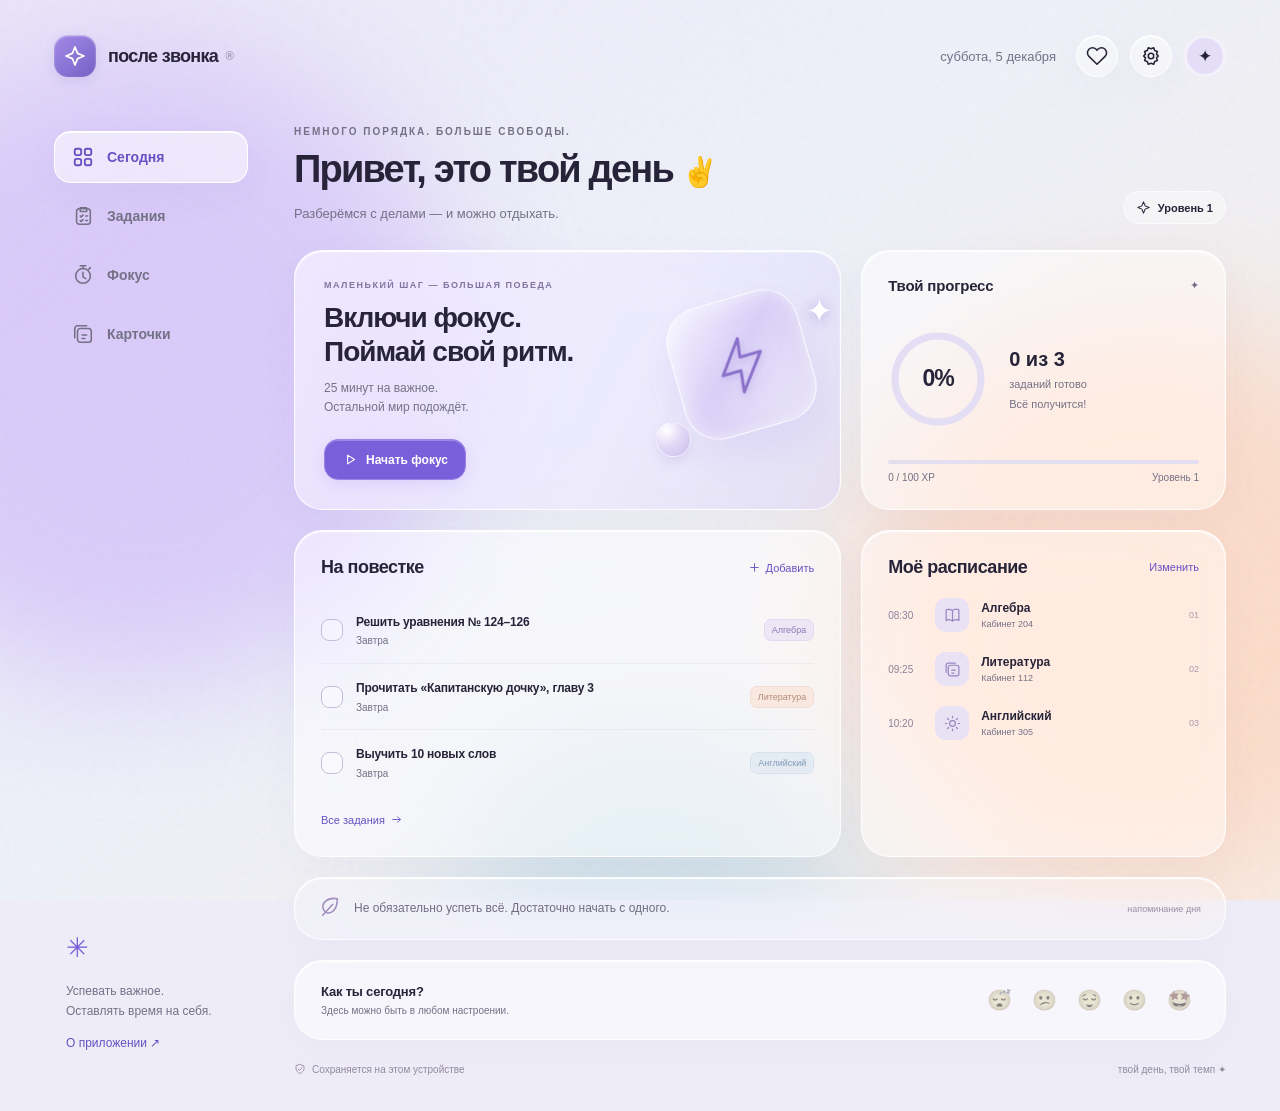
==== AfterBell/Web/index.html @ bf9dd956 "Build After Bell as an offline iPhone app and unsigned IPA" ====
<!doctype html>
<html lang="ru">
<head>
<meta charset="utf-8"><meta name="viewport" content="width=device-width,initial-scale=1,viewport-fit=cover"><meta name="theme-color" content="#eae9f7"><meta name="apple-mobile-web-app-capable" content="yes"><meta name="apple-mobile-web-app-status-bar-style" content="default"><meta name="description" content="После звонка — твой спокойный школьный планер. Задания, фокус и карточки в одном месте."><title>После звонка — твой день, твой темп</title>
<style>
:root{--ink:#272439;--muted:#747186;--purple:#7960da;--purple-dark:#6750c4;--glass:rgba(255,255,255,.48);--line:rgba(255,255,255,.82);--shadow:0 12px 40px #5550750a,inset 0 1px 0 #ffffffee;--radius:28px;font-family:-apple-system,BlinkMacSystemFont,"Segoe UI",sans-serif;color:var(--ink);font-size:15px}*{box-sizing:border-box}body{margin:0;background:#eeedf7;min-height:100dvh}button,input,select,textarea{font:inherit}button,a,input,select,textarea{-webkit-tap-highlight-color:transparent}button{cursor:pointer;color:inherit}button:focus-visible,a:focus-visible{outline:3px solid #9275ee;outline-offset:4px}button{transition:transform .2s,background .2s,box-shadow .2s}button:active{transform:scale(.96)}button:disabled{opacity:.5;cursor:default}svg{width:22px;height:22px;fill:none;stroke:currentColor;stroke-width:1.7;stroke-linecap:round;stroke-linejoin:round;flex-shrink:0}.scene{position:fixed;inset:0;z-index:-2;overflow:hidden;background:linear-gradient(140deg,#ede9fa 0%,#eef1f9 45%,#f8eee8 100%)}.orb{position:absolute;border-radius:50%;filter:blur(65px);opacity:.65;animation:drift 19s ease-in-out infinite alternate;will-change:transform}.orb.a{width:50vw;height:50vw;min-width:350px;min-height:350px;background:#cfb9fa;top:5%;left:-14%}.orb.b{width:45vw;height:45vw;min-width:300px;min-height:300px;background:#ffd2b8;right:-12%;top:35%;animation-delay:-6s}.orb.c{width:32vw;height:32vw;min-width:250px;min-height:250px;background:#c2dce9;left:35%;bottom:-28%;animation-delay:-11s}.noise{position:fixed;inset:0;pointer-events:none;z-index:-1;opacity:.18;background-image:url("data:image/svg+xml,%3Csvg viewBox='0 0 180 180' xmlns='http://www.w3.org/2000/svg'%3E%3Cfilter id='n'%3E%3CfeTurbulence type='fractalNoise' baseFrequency='.8' numOctaves='3' stitchTiles='stitch'/%3E%3C/filter%3E%3Crect width='100%25' height='100%25' opacity='.25' filter='url(%23n)'/%3E%3C/svg%3E")}@keyframes drift{to{transform:translate(65px,-40px) scale(1.12)}}
.app{max-width:1320px;margin:auto;padding:0 54px 36px}.topbar{height:112px;display:flex;align-items:center;justify-content:space-between;gap:20px}.brand{display:flex;align-items:center;gap:12px;font-weight:750;font-size:18px;letter-spacing:-.7px;text-decoration:none;color:var(--ink)}.brandmark{width:42px;height:42px;border-radius:14px;background:linear-gradient(140deg,#a48ae8,#7561c4);display:grid;place-items:center;box-shadow:inset 0 1px 2px #fff9,0 4px 12px #7a60b822;color:white}.brandmark svg{width:24px;height:24px}.topright{display:flex;gap:12px;align-items:center}.date{font-size:13px;color:var(--muted);margin-right:8px}.iconbutton{display:grid;place-items:center;width:42px;height:42px;border-radius:50%;border:1px solid var(--line);background:#ffffff65;box-shadow:var(--shadow)}.avatar{width:42px;height:42px;display:grid;place-items:center;background:#e4ddf7;border:3px solid #fff9;border-radius:50%;font-size:17px}.layout{display:grid;grid-template-columns:194px minmax(0,1fr);gap:46px}.sidebar{display:flex;flex-direction:column;min-height:690px}.nav{display:grid;gap:7px;margin-top:19px}.nav button{border:1px solid transparent;background:transparent;text-align:left;border-radius:16px;display:flex;align-items:center;gap:13px;padding:14px 17px;font-size:14px;font-weight:550;color:var(--muted);position:relative}.nav button.active{background:#ffffff8a;border-color:#fff;color:var(--purple-dark);box-shadow:var(--shadow)}.nav button:hover{background:#ffffff55}.nav button .nav-label{position:relative;z-index:1}.nav button.active svg{stroke-width:2}.sidebarfoot{margin-top:auto;padding:22px 12px 22px;color:var(--muted);font-size:12px;line-height:1.6}.sidebarfoot .tinyflower{color:var(--purple);margin-bottom:12px;font-size:27px}.sidebarfoot p{margin:0}.sidebarfoot button{padding:0;border:0;background:transparent;margin-top:13px;color:var(--purple-dark);font-size:12px}.pagehead{display:flex;align-items:flex-end;justify-content:space-between;margin:14px 0 26px;gap:15px}.eyebrow{font-size:10px;font-weight:750;letter-spacing:2px;text-transform:uppercase;color:var(--muted);margin:0 0 11px}h1{margin:0;font-size:38px;font-weight:650;letter-spacing:-1.8px;line-height:1.15}h1 .wave{display:inline-block;font-size:29px;transform-origin:70% 70%;animation:wave 1s ease .4s}h2{margin:0;font-size:18px;letter-spacing:-.5px;font-weight:650}h3{margin:0;font-size:15px;letter-spacing:-.2px}.sub{font-size:13px;color:var(--muted);line-height:1.6;margin:12px 0 0}.pill{display:inline-flex;align-items:center;gap:7px;padding:8px 12px;border:1px solid #fff9;background:#ffffff5c;border-radius:30px;font-size:11px;font-weight:600;white-space:nowrap}.pill svg{width:15px;height:15px}.dot{width:6px;height:6px;border-radius:50%;background:#8baf97}.view{animation:enter .5s cubic-bezier(.16,1,.3,1)}@keyframes enter{from{opacity:0;transform:translateY(17px)}to{opacity:1;transform:translateY(0)}}@keyframes wave{20%,60%{transform:rotate(18deg)}40%,80%{transform:rotate(-8deg)}}.glass{background:var(--glass);border:1px solid var(--line);border-radius:var(--radius);box-shadow:var(--shadow);backdrop-filter:blur(25px) saturate(1.35);-webkit-backdrop-filter:blur(25px) saturate(1.35);position:relative}.glass:before{content:"";position:absolute;inset:0;border-radius:inherit;pointer-events:none;box-shadow:inset 0 1px 2px #fff9}.main-grid{display:grid;grid-template-columns:minmax(0,1.5fr) minmax(260px,1fr);gap:20px}.hero{min-height:232px;overflow:hidden;padding:29px;background:linear-gradient(115deg,#f6f3ffb8,#ece5ff80 60%,#d8d3f68a)}.hero .eyebrow{font-size:9px;color:#82759f;letter-spacing:1.5px}.hero h2{font-size:28px;font-weight:600;line-height:1.2;letter-spacing:-1px;position:relative;z-index:1}.hero .sub{max-width:210px;font-size:12px;margin-top:10px;position:relative;z-index:1}.primary{background:var(--purple);color:white;border:1px solid #9c83e8;border-radius:14px;padding:12px 17px;font-size:12px;font-weight:600;box-shadow:inset 0 1px 0 #ffffff40,0 5px 15px #7960da22;display:inline-flex;align-items:center;justify-content:center;gap:9px}.primary:hover{background:var(--purple-dark);box-shadow:0 6px 20px #7960da44}.primary svg{width:15px;height:15px}.hero .primary{margin-top:22px;position:relative;z-index:1}.hero-art{position:absolute;width:210px;height:210px;right:-14px;top:14px;perspective:700px;pointer-events:none;animation:bob 7s ease-in-out infinite}.orbital{position:absolute;width:135px;height:135px;border-radius:35px;background:linear-gradient(135deg,#ffffff92,#bda6ee55 45%,#ffffff66);border:1.4px solid #ffffffe0;box-shadow:inset 1px 1px 20px #ffffffaa,inset -8px -5px 20px #9c80d326,0 20px 40px #7960da18;backdrop-filter:blur(5px);transform:rotate(-16deg);top:32px;left:30px;display:grid;place-items:center;color:#8a70c9}.orbital svg{height:64px;width:64px;stroke-width:1.1;filter:drop-shadow(0 3px 3px #8662c940)}.artstar{position:absolute;right:21px;top:27px;color:#fff;font-size:32px;text-shadow:0 2px 15px #a998d8}.artball{position:absolute;width:35px;height:35px;border-radius:50%;background:radial-gradient(circle at 28% 22%,#fff,#dfd2f4aa 45%,#ac98db88);border:1px solid #fff8;bottom:18px;left:12px;box-shadow:0 7px 10px #8a70c920}@keyframes bob{50%{transform:translateY(-8px) rotate(4deg)}}.progress-card{padding:26px;display:flex;flex-direction:column;justify-content:space-between}.cardhead{display:flex;align-items:center;justify-content:space-between;gap:12px}.quiet-label{font-size:11px;color:var(--muted)}.progress-body{display:flex;align-items:center;gap:21px;margin-top:17px}.ring{width:100px;height:100px;flex-shrink:0;position:relative;display:grid;place-items:center}.ring svg{position:absolute;inset:0;width:100%;height:100%;transform:rotate(-90deg);stroke-width:7}.ring-track{stroke:#e4def4}.ring-fill{stroke:#9c85dc;stroke-linecap:round;transition:stroke-dashoffset 1s cubic-bezier(.16,1,.3,1)}.ring strong{font-size:23px;font-weight:650;letter-spacing:-1px}.progress-copy{font-size:11px;color:var(--muted);line-height:1.8}.progress-copy strong{font-size:20px;display:block;color:var(--ink);font-weight:600;line-height:1.6}.xp-track{height:4px;border-radius:5px;background:#e4def1;overflow:hidden;margin-top:14px}.xp-fill{height:100%;background:#ac97dd;transition:width .7s;width:0;border-radius:5px}.xp-label{display:flex;justify-content:space-between;color:var(--muted);font-size:10px;margin-top:8px}.tasks-card{padding:25px 26px;min-height:294px}.textbutton{border:0;background:transparent;padding:5px 0;color:var(--purple-dark);font-size:11px;display:inline-flex;align-items:center;gap:5px}.textbutton svg{width:13px;height:13px}.task-list{display:grid;gap:0;margin-top:18px}.task-row{display:flex;align-items:center;gap:13px;min-height:66px;border-top:1px solid #d7d2e655;animation:enter .4s both}.task-row:first-child{border-top:0}.check{width:22px;height:22px;border:1.5px solid #c5bcd7;border-radius:8px;background:#fff4;display:grid;place-items:center;flex-shrink:0;padding:0;color:white}.check svg{width:14px;height:14px;opacity:0;transform:scale(.4);transition:.25s}.check.done{background:#a48dcc;border-color:#a48dcc}.check.done svg{opacity:1;transform:scale(1)}.task-info{min-width:0;flex:1}.task-info h3{font-weight:550;font-size:12px;line-height:1.45;overflow-wrap:anywhere}.task-info p{margin:4px 0 0;font-size:10px;color:var(--muted)}.task-row.complete .task-info h3{text-decoration:line-through;color:var(--muted)}.subject-badge{font-size:9px;color:#8f79b5;background:#ede6f5;border:1px solid #e4d9f1;padding:5px 7px;border-radius:7px;white-space:nowrap}.subject-badge.peach{background:#f8e8e0;border-color:#f0dcd2;color:#b58b76}.subject-badge.blue{background:#e4ebf3;border-color:#d7e2ef;color:#829bb9}.due{font-size:9px;color:#a090b2}.schedule{padding:25px 26px}.lesson{display:flex;align-items:center;gap:12px;margin-top:20px;font-size:12px}.lesson-time{color:#8a829b;font-size:10px;min-width:35px}.lesson-icon{width:34px;height:34px;border-radius:11px;background:#e9e1f4;color:#9a84bf;display:grid;place-items:center}.lesson-icon svg{width:17px;height:17px}.lesson-name{flex:1;min-width:0}.lesson-name strong{display:block;font-weight:550;font-size:12px;overflow-wrap:anywhere}.lesson-name span{display:block;font-size:9px;color:var(--muted);margin-top:4px}.lesson-number{font-size:9px;color:#a79bae}.quote-card{grid-column:1/-1;padding:18px 24px;display:flex;align-items:center;justify-content:space-between;gap:15px;background:#ffffff38}.quote-content{display:flex;align-items:center;gap:13px}.quote-icon{color:#a18ebc}.quote-card p{margin:0;font-size:12px;color:#736b82;line-height:1.6}.quote-card small{font-size:9px;color:#9990a6;white-space:nowrap}.footerline{display:flex;align-items:center;justify-content:space-between;margin-top:23px;font-size:10px;color:#948a9f}.footerline span{display:flex;align-items:center;gap:6px}.footerline svg{width:12px;height:12px}.toolbar{display:flex;gap:8px;align-items:center;margin-bottom:20px;flex-wrap:wrap}.chip{border:1px solid #fff8;background:#fff4;border-radius:11px;padding:9px 14px;font-size:12px;color:var(--muted)}.chip.selected{background:#fff9;color:var(--purple-dark);box-shadow:var(--shadow)}.toolbar .primary{margin-left:auto}.full-card{padding:26px}.empty{padding:35px 15px;text-align:center;font-size:13px;color:var(--muted);line-height:1.8}.delete-btn{border:0;background:none;color:#a99ab4;display:grid;place-items:center;padding:10px}.delete-btn svg{width:16px;height:16px}.delete-btn:hover{color:#b56b7f}.task-page .task-row{min-height:82px}.task-page .task-info h3{font-size:14px}.task-page .task-info p{font-size:11px}.focus-layout{display:grid;grid-template-columns:1.4fr 1fr;gap:20px}.focus-main{padding:28px;display:flex;align-items:center;flex-direction:column;min-height:470px}.segment{display:flex;border:1px solid #fff9;border-radius:13px;padding:4px;background:#e6e1f050;gap:3px}.segment button{border:0;background:transparent;padding:8px 16px;border-radius:10px;font-size:11px;color:var(--muted)}.segment button.selected{background:#fffc;color:var(--purple-dark);box-shadow:0 2px 6px #7960da12}.timer-face{width:250px;height:250px;position:relative;display:grid;place-content:center;text-align:center;margin:25px 0 20px}.timer-face>svg{position:absolute;width:100%;height:100%;transform:rotate(-90deg);stroke-width:3}.timer-face .timer-track{stroke:#ded7ee}.timer-face .timer-fill{stroke:#9c83d7;stroke-linecap:round;transition:stroke-dashoffset 1s linear}.timer-value{font-size:61px;font-weight:250;font-variant-numeric:tabular-nums;letter-spacing:-3px}.timer-label{font-size:11px;color:var(--muted);margin-top:6px}.timer-actions{display:flex;gap:10px}.timer-actions .primary{min-width:145px}.timer-actions .iconbutton{border-radius:14px;width:43px;height:43px}.focus-tips{padding:28px}.tip{padding:19px 0;border-bottom:1px solid #ddd5e94d}.tip:last-child{border-bottom:0}.tip .tipnum{font-size:10px;color:var(--purple);margin-bottom:9px}.tip h3{font-size:14px;font-weight:550}.tip p{font-size:12px;color:var(--muted);line-height:1.7;margin:8px 0 0}.focus-note{margin-top:20px;font-size:11px;color:var(--muted);text-align:center;line-height:1.7}.card-study{min-height:290px;perspective:1200px;cursor:pointer;width:100%;padding:0;border:0;background:transparent;text-align:center;color:var(--ink)}.flip-inner{position:relative;width:100%;height:290px;transition:transform .7s cubic-bezier(.2,.7,.2,1);transform-style:preserve-3d}.card-study.flipped .flip-inner{transform:rotateY(180deg)}.card-face{position:absolute;inset:0;backface-visibility:hidden;-webkit-backface-visibility:hidden;display:flex;align-items:center;justify-content:center;flex-direction:column;padding:35px;overflow:hidden}.card-face h2{max-height:175px;overflow-y:auto;scrollbar-width:thin}.card-face.back h2{font-size:20px}.card-face.back{transform:rotateY(180deg);background:#f3eefac7}.card-face .eyebrow{color:#a18cba}.card-face h2{font-size:29px;font-weight:550;line-height:1.4;overflow-wrap:anywhere;max-width:100%}.card-face .sub{margin-top:25px;font-size:11px}.study-actions{display:flex;justify-content:center;gap:12px;margin-top:20px}.secondary{display:inline-flex;align-items:center;justify-content:center;gap:7px;background:#ffffff66;border:1px solid #fff;border-radius:14px;padding:12px 18px;font-size:12px;color:var(--purple-dark)}.secondary svg{width:16px;height:16px}.study-caption{display:flex;justify-content:space-between;color:var(--muted);font-size:11px;margin-top:20px}.deck-list{display:grid;gap:10px;margin-top:24px}.deck-item{padding:15px 20px;display:flex;align-items:center;gap:10px}.deck-item div{flex:1;min-width:0}.deck-item strong{font-size:12px;font-weight:550;overflow-wrap:anywhere}.deck-item p{font-size:11px;color:var(--muted);margin:5px 0 0;overflow-wrap:anywhere}dialog{border:1px solid #fff;background:#f5f1f9ed;color:var(--ink);border-radius:30px;padding:28px;width:min(440px,calc(100% - 30px));box-shadow:0 30px 100px #2c214833;backdrop-filter:blur(30px);-webkit-backdrop-filter:blur(30px);max-height:85dvh;overflow:auto}dialog[open]{animation:enter .3s ease-out}dialog::backdrop{background:#27203835;backdrop-filter:blur(8px);-webkit-backdrop-filter:blur(8px)}dialog .cardhead{margin-bottom:24px}dialog .close{background:#e6dfef;border:0;width:30px;height:30px;border-radius:50%;display:grid;place-items:center}dialog .close svg{width:16px;height:16px}.field{display:block;margin:17px 0;font-size:12px;color:var(--muted)}.field input,.field select,.field textarea{display:block;margin-top:8px;width:100%;border:1px solid #fff;background:#fff9;border-radius:13px;padding:12px;color:var(--ink);outline:none;font-size:16px}.field input:focus,.field textarea:focus{border-color:#ad95e2;box-shadow:0 0 0 3px #bba7e722}.field textarea{resize:vertical;min-height:84px}.formrow{display:grid;grid-template-columns:1fr 1fr;gap:12px}dialog .primary{width:100%;margin-top:8px}.install-step{display:flex;gap:14px;margin:22px 0;align-items:flex-start;color:var(--muted);font-size:13px;line-height:1.6}.step-circle{display:grid;place-items:center;width:26px;height:26px;border-radius:50%;background:#e6dcf3;color:var(--purple-dark);flex-shrink:0;font-size:11px}.fine{font-size:11px;color:var(--muted);line-height:1.7}.toast{position:fixed;left:50%;bottom:35px;transform:translate(-50%,30px);opacity:0;padding:14px 22px;background:#faf7ffeF;border:1px solid #fff;border-radius:18px;box-shadow:0 10px 50px #5f448b20;z-index:100;color:#67537f;font-size:13px;pointer-events:none;transition:.35s;white-space:nowrap;max-width:calc(100% - 30px)}.toast.show{opacity:1;transform:translate(-50%,0)}#confetti{position:fixed;inset:0;pointer-events:none;z-index:110}.confetto{position:absolute;width:7px;height:12px;border-radius:3px;animation:confetti 1.2s cubic-bezier(.15,.7,.4,1) forwards}@keyframes confetti{to{transform:translate(var(--dx),var(--dy)) rotate(var(--rot));opacity:0}}.mobile-bottom{display:none}.setting-actions{display:grid;gap:10px}.setting-actions button{width:100%}.data-note{margin-bottom:20px}.mood{display:flex;gap:6px}.mood button{border:1px solid transparent;background:none;font-size:20px;padding:6px;border-radius:12px;filter:grayscale(.8);opacity:.6}.mood button.selected{filter:none;opacity:1;background:#fff9;border-color:white;box-shadow:var(--shadow);transform:translateY(-2px)}.mood-card{padding:20px 26px;margin-top:20px;display:flex;align-items:center;justify-content:space-between;gap:12px}.mood-card h3{font-size:13px;font-weight:550}.mood-card p{font-size:10px;color:var(--muted);margin:6px 0 0}.running .timer-face{animation:breathe 5s ease-in-out infinite}@keyframes breathe{50%{filter:drop-shadow(0 0 12px #a98bd333)}}
@media(min-width:1500px){.app{padding-top:30px}.topbar{height:130px}}@media(max-width:1100px){.app{padding:0 30px 30px}.layout{grid-template-columns:165px minmax(0,1fr);gap:25px}.main-grid{grid-template-columns:1.25fr 1fr}.hero{padding:25px}.hero-art{right:-50px;opacity:.75}.hero h2{font-size:25px}.progress-card{padding:22px}.progress-body{gap:12px}.ring{width:85px;height:85px}.tasks-card,.schedule{padding:22px}.task-row{gap:10px}.subject-badge{max-width:80px;overflow:hidden;text-overflow:ellipsis}.sidebarfoot{padding-left:5px}}@media(max-width:850px){.app{max-width:680px;padding:0 24px 110px}.topbar{height:88px}.brand{font-size:16px}.brandmark{width:36px;height:36px;border-radius:12px}.date,.avatar{display:none}.topright{gap:8px}.iconbutton{width:37px;height:37px}.layout{display:block}.sidebar{display:none}.pagehead{margin:15px 0 23px}h1{font-size:34px}.pagehead .pill{font-size:10px;padding:7px 9px}.main-grid{grid-template-columns:1.25fr 1fr;gap:16px}.hero{min-height:235px}.hero-art{right:-70px}.progress-card{padding:22px 17px}.progress-body{flex-direction:column;align-items:flex-start;gap:8px}.progress-copy strong{font-size:17px;display:inline;margin-right:5px}.progress-copy{font-size:10px}.ring{width:84px;height:84px}.ring strong{font-size:20px}.xp-track{margin-top:11px}.tasks-card{grid-column:1/-1;min-height:0}.schedule{grid-column:1/-1}.schedule-lessons{display:grid;grid-template-columns:1fr 1fr;column-gap:20px}.quote-card{padding:16px 20px}.quote-card small{display:none}.footerline{font-size:9px}.mobile-bottom{display:flex;position:fixed;bottom:max(16px,env(safe-area-inset-bottom));left:50%;transform:translateX(-50%);width:min(410px,calc(100% - 32px));padding:7px;border-radius:28px;z-index:40;background:#f7f5f8a8;backdrop-filter:blur(28px) saturate(1.7);-webkit-backdrop-filter:blur(28px) saturate(1.7);border:1px solid #fff;box-shadow:inset 0 1px 2px white,0 8px 32px #62517522}.mobile-bottom button{flex:1;border:0;background:transparent;border-radius:21px;padding:9px 5px;display:flex;align-items:center;flex-direction:column;gap:4px;color:#8b8097;font-size:9px;font-weight:550;transition:background .35s,transform .2s}.mobile-bottom button svg{width:21px;height:21px}.mobile-bottom button.active{background:#fff9;color:var(--purple-dark);box-shadow:0 2px 8px #7960da0a}.toast{bottom:110px}.focus-layout{grid-template-columns:1fr}.focus-tips{display:none}.focus-main{min-height:450px}.eyebrow{font-size:9px}.sub{font-size:12px}.hero .sub{max-width:150px}.task-page .subject-badge{display:none}.task-page .task-row{min-height:78px}.full-card{padding:20px}.mood-card{padding:18px 20px}.mood button{font-size:21px;padding:5px}.formrow{gap:10px}}@media(max-width:380px){.app{padding-left:17px;padding-right:17px}.brand{font-size:15px}.main-grid{gap:12px;grid-template-columns:1.15fr 1fr}.hero{padding:21px}.hero h2{font-size:23px}.hero-art{right:-100px;opacity:.5}.progress-card{padding:22px 14px}h1{font-size:30px}.pagehead .pill{font-size:9px}.mood-card{flex-direction:column;align-items:flex-start}.schedule-lessons{grid-template-columns:1fr}.segment button{padding:8px 11px}}
@media(prefers-reduced-motion:reduce){*,*:before,*:after{animation:none!important;transition:none!important;scroll-behavior:auto!important}.orb{will-change:auto}}
</style>
</head>
<body>
<div class="scene" aria-hidden="true"><div class="orb a"></div><div class="orb b"></div><div class="orb c"></div></div><div class="noise" aria-hidden="true"></div>
<div class="app"><header class="topbar"><a class="brand" href="#today"><span class="brandmark" id="brandmark"></span>после звонка<span style="color:#a89ab9;font-size:12px;margin-left:-5px">®</span></a><div class="topright"><span class="date" id="topdate"></span><button class="iconbutton" onclick="openInstall()" aria-label="О приложении" title="О приложении" id="install-button"></button><button class="iconbutton" onclick="openSettings()" aria-label="Настройки и резервная копия" id="settings-button"></button><span class="avatar" aria-hidden="true">✦</span></div></header><div class="layout"><aside class="sidebar"><nav class="nav" id="desktop-nav" aria-label="Разделы"></nav><div class="sidebarfoot"><div class="tinyflower">✳</div><p>Успевать важное.<br>Оставлять время на себя.</p><button onclick="openInstall()">О приложении ↗</button></div></aside><main id="main"></main></div></div>
<nav class="mobile-bottom" id="mobile-nav" aria-label="Разделы"></nav><div class="toast" id="toast" role="status"></div><div id="confetti" aria-hidden="true"></div>
<dialog id="modal"></dialog>
<script src="app.js"></script>
</body></html>
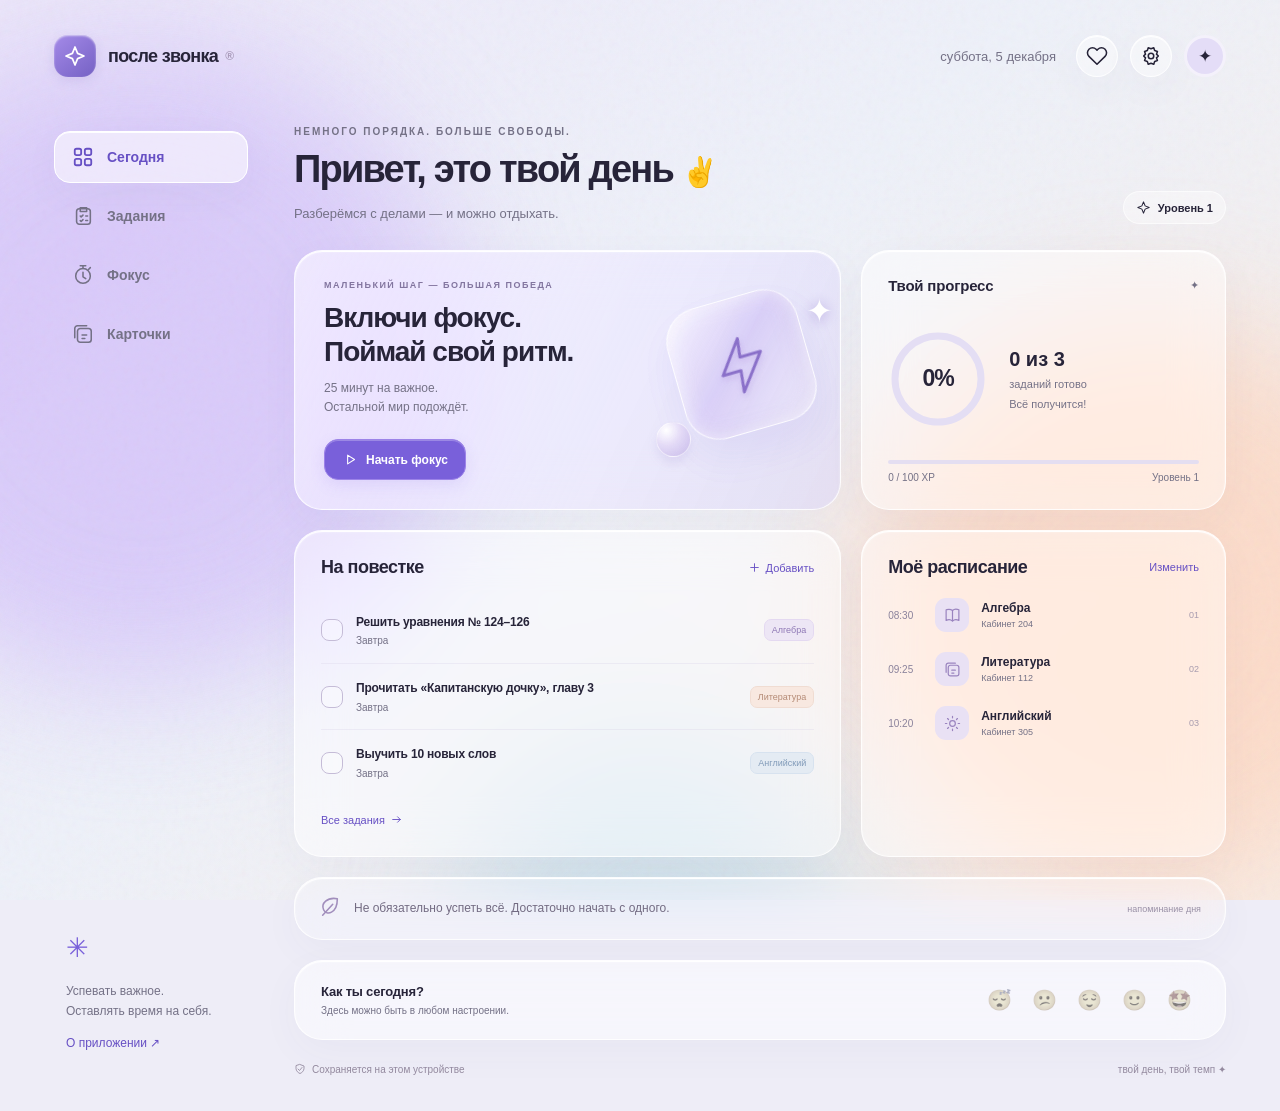
==== commit e23bb85c: "Add persistent light, dark and system themes with spring screen and sheet animations" ====
--- a/AfterBell/Web/index.html
+++ b/AfterBell/Web/index.html
@@ -2,12 +2,14 @@
 <html lang="ru">
 <head>
 <meta charset="utf-8"><meta name="viewport" content="width=device-width,initial-scale=1,viewport-fit=cover"><meta name="theme-color" content="#eae9f7"><meta name="apple-mobile-web-app-capable" content="yes"><meta name="apple-mobile-web-app-status-bar-style" content="default"><meta name="description" content="После звонка — твой спокойный школьный планер. Задания, фокус и карточки в одном месте."><title>После звонка — твой день, твой темп</title>
+<script>(()=>{try{const s=window.__afterBellSaved||JSON.parse(localStorage.getItem('afterbell-v1'))||{};const dark=s.theme==='dark'||(s.theme!=='light'&&matchMedia('(prefers-color-scheme: dark)').matches);document.documentElement.dataset.theme=dark?'dark':'light';document.documentElement.style.colorScheme=dark?'dark':'light'}catch{document.documentElement.dataset.theme=matchMedia('(prefers-color-scheme: dark)').matches?'dark':'light'}})();</script>
 <style>
 :root{--ink:#272439;--muted:#747186;--purple:#7960da;--purple-dark:#6750c4;--glass:rgba(255,255,255,.48);--line:rgba(255,255,255,.82);--shadow:0 12px 40px #5550750a,inset 0 1px 0 #ffffffee;--radius:28px;font-family:-apple-system,BlinkMacSystemFont,"Segoe UI",sans-serif;color:var(--ink);font-size:15px}*{box-sizing:border-box}body{margin:0;background:#eeedf7;min-height:100dvh}button,input,select,textarea{font:inherit}button,a,input,select,textarea{-webkit-tap-highlight-color:transparent}button{cursor:pointer;color:inherit}button:focus-visible,a:focus-visible{outline:3px solid #9275ee;outline-offset:4px}button{transition:transform .2s,background .2s,box-shadow .2s}button:active{transform:scale(.96)}button:disabled{opacity:.5;cursor:default}svg{width:22px;height:22px;fill:none;stroke:currentColor;stroke-width:1.7;stroke-linecap:round;stroke-linejoin:round;flex-shrink:0}.scene{position:fixed;inset:0;z-index:-2;overflow:hidden;background:linear-gradient(140deg,#ede9fa 0%,#eef1f9 45%,#f8eee8 100%)}.orb{position:absolute;border-radius:50%;filter:blur(65px);opacity:.65;animation:drift 19s ease-in-out infinite alternate;will-change:transform}.orb.a{width:50vw;height:50vw;min-width:350px;min-height:350px;background:#cfb9fa;top:5%;left:-14%}.orb.b{width:45vw;height:45vw;min-width:300px;min-height:300px;background:#ffd2b8;right:-12%;top:35%;animation-delay:-6s}.orb.c{width:32vw;height:32vw;min-width:250px;min-height:250px;background:#c2dce9;left:35%;bottom:-28%;animation-delay:-11s}.noise{position:fixed;inset:0;pointer-events:none;z-index:-1;opacity:.18;background-image:url("data:image/svg+xml,%3Csvg viewBox='0 0 180 180' xmlns='http://www.w3.org/2000/svg'%3E%3Cfilter id='n'%3E%3CfeTurbulence type='fractalNoise' baseFrequency='.8' numOctaves='3' stitchTiles='stitch'/%3E%3C/filter%3E%3Crect width='100%25' height='100%25' opacity='.25' filter='url(%23n)'/%3E%3C/svg%3E")}@keyframes drift{to{transform:translate(65px,-40px) scale(1.12)}}
 .app{max-width:1320px;margin:auto;padding:0 54px 36px}.topbar{height:112px;display:flex;align-items:center;justify-content:space-between;gap:20px}.brand{display:flex;align-items:center;gap:12px;font-weight:750;font-size:18px;letter-spacing:-.7px;text-decoration:none;color:var(--ink)}.brandmark{width:42px;height:42px;border-radius:14px;background:linear-gradient(140deg,#a48ae8,#7561c4);display:grid;place-items:center;box-shadow:inset 0 1px 2px #fff9,0 4px 12px #7a60b822;color:white}.brandmark svg{width:24px;height:24px}.topright{display:flex;gap:12px;align-items:center}.date{font-size:13px;color:var(--muted);margin-right:8px}.iconbutton{display:grid;place-items:center;width:42px;height:42px;border-radius:50%;border:1px solid var(--line);background:#ffffff65;box-shadow:var(--shadow)}.avatar{width:42px;height:42px;display:grid;place-items:center;background:#e4ddf7;border:3px solid #fff9;border-radius:50%;font-size:17px}.layout{display:grid;grid-template-columns:194px minmax(0,1fr);gap:46px}.sidebar{display:flex;flex-direction:column;min-height:690px}.nav{display:grid;gap:7px;margin-top:19px}.nav button{border:1px solid transparent;background:transparent;text-align:left;border-radius:16px;display:flex;align-items:center;gap:13px;padding:14px 17px;font-size:14px;font-weight:550;color:var(--muted);position:relative}.nav button.active{background:#ffffff8a;border-color:#fff;color:var(--purple-dark);box-shadow:var(--shadow)}.nav button:hover{background:#ffffff55}.nav button .nav-label{position:relative;z-index:1}.nav button.active svg{stroke-width:2}.sidebarfoot{margin-top:auto;padding:22px 12px 22px;color:var(--muted);font-size:12px;line-height:1.6}.sidebarfoot .tinyflower{color:var(--purple);margin-bottom:12px;font-size:27px}.sidebarfoot p{margin:0}.sidebarfoot button{padding:0;border:0;background:transparent;margin-top:13px;color:var(--purple-dark);font-size:12px}.pagehead{display:flex;align-items:flex-end;justify-content:space-between;margin:14px 0 26px;gap:15px}.eyebrow{font-size:10px;font-weight:750;letter-spacing:2px;text-transform:uppercase;color:var(--muted);margin:0 0 11px}h1{margin:0;font-size:38px;font-weight:650;letter-spacing:-1.8px;line-height:1.15}h1 .wave{display:inline-block;font-size:29px;transform-origin:70% 70%;animation:wave 1s ease .4s}h2{margin:0;font-size:18px;letter-spacing:-.5px;font-weight:650}h3{margin:0;font-size:15px;letter-spacing:-.2px}.sub{font-size:13px;color:var(--muted);line-height:1.6;margin:12px 0 0}.pill{display:inline-flex;align-items:center;gap:7px;padding:8px 12px;border:1px solid #fff9;background:#ffffff5c;border-radius:30px;font-size:11px;font-weight:600;white-space:nowrap}.pill svg{width:15px;height:15px}.dot{width:6px;height:6px;border-radius:50%;background:#8baf97}.view{animation:enter .5s cubic-bezier(.16,1,.3,1)}@keyframes enter{from{opacity:0;transform:translateY(17px)}to{opacity:1;transform:translateY(0)}}@keyframes wave{20%,60%{transform:rotate(18deg)}40%,80%{transform:rotate(-8deg)}}.glass{background:var(--glass);border:1px solid var(--line);border-radius:var(--radius);box-shadow:var(--shadow);backdrop-filter:blur(25px) saturate(1.35);-webkit-backdrop-filter:blur(25px) saturate(1.35);position:relative}.glass:before{content:"";position:absolute;inset:0;border-radius:inherit;pointer-events:none;box-shadow:inset 0 1px 2px #fff9}.main-grid{display:grid;grid-template-columns:minmax(0,1.5fr) minmax(260px,1fr);gap:20px}.hero{min-height:232px;overflow:hidden;padding:29px;background:linear-gradient(115deg,#f6f3ffb8,#ece5ff80 60%,#d8d3f68a)}.hero .eyebrow{font-size:9px;color:#82759f;letter-spacing:1.5px}.hero h2{font-size:28px;font-weight:600;line-height:1.2;letter-spacing:-1px;position:relative;z-index:1}.hero .sub{max-width:210px;font-size:12px;margin-top:10px;position:relative;z-index:1}.primary{background:var(--purple);color:white;border:1px solid #9c83e8;border-radius:14px;padding:12px 17px;font-size:12px;font-weight:600;box-shadow:inset 0 1px 0 #ffffff40,0 5px 15px #7960da22;display:inline-flex;align-items:center;justify-content:center;gap:9px}.primary:hover{background:var(--purple-dark);box-shadow:0 6px 20px #7960da44}.primary svg{width:15px;height:15px}.hero .primary{margin-top:22px;position:relative;z-index:1}.hero-art{position:absolute;width:210px;height:210px;right:-14px;top:14px;perspective:700px;pointer-events:none;animation:bob 7s ease-in-out infinite}.orbital{position:absolute;width:135px;height:135px;border-radius:35px;background:linear-gradient(135deg,#ffffff92,#bda6ee55 45%,#ffffff66);border:1.4px solid #ffffffe0;box-shadow:inset 1px 1px 20px #ffffffaa,inset -8px -5px 20px #9c80d326,0 20px 40px #7960da18;backdrop-filter:blur(5px);transform:rotate(-16deg);top:32px;left:30px;display:grid;place-items:center;color:#8a70c9}.orbital svg{height:64px;width:64px;stroke-width:1.1;filter:drop-shadow(0 3px 3px #8662c940)}.artstar{position:absolute;right:21px;top:27px;color:#fff;font-size:32px;text-shadow:0 2px 15px #a998d8}.artball{position:absolute;width:35px;height:35px;border-radius:50%;background:radial-gradient(circle at 28% 22%,#fff,#dfd2f4aa 45%,#ac98db88);border:1px solid #fff8;bottom:18px;left:12px;box-shadow:0 7px 10px #8a70c920}@keyframes bob{50%{transform:translateY(-8px) rotate(4deg)}}.progress-card{padding:26px;display:flex;flex-direction:column;justify-content:space-between}.cardhead{display:flex;align-items:center;justify-content:space-between;gap:12px}.quiet-label{font-size:11px;color:var(--muted)}.progress-body{display:flex;align-items:center;gap:21px;margin-top:17px}.ring{width:100px;height:100px;flex-shrink:0;position:relative;display:grid;place-items:center}.ring svg{position:absolute;inset:0;width:100%;height:100%;transform:rotate(-90deg);stroke-width:7}.ring-track{stroke:#e4def4}.ring-fill{stroke:#9c85dc;stroke-linecap:round;transition:stroke-dashoffset 1s cubic-bezier(.16,1,.3,1)}.ring strong{font-size:23px;font-weight:650;letter-spacing:-1px}.progress-copy{font-size:11px;color:var(--muted);line-height:1.8}.progress-copy strong{font-size:20px;display:block;color:var(--ink);font-weight:600;line-height:1.6}.xp-track{height:4px;border-radius:5px;background:#e4def1;overflow:hidden;margin-top:14px}.xp-fill{height:100%;background:#ac97dd;transition:width .7s;width:0;border-radius:5px}.xp-label{display:flex;justify-content:space-between;color:var(--muted);font-size:10px;margin-top:8px}.tasks-card{padding:25px 26px;min-height:294px}.textbutton{border:0;background:transparent;padding:5px 0;color:var(--purple-dark);font-size:11px;display:inline-flex;align-items:center;gap:5px}.textbutton svg{width:13px;height:13px}.task-list{display:grid;gap:0;margin-top:18px}.task-row{display:flex;align-items:center;gap:13px;min-height:66px;border-top:1px solid #d7d2e655;animation:enter .4s both}.task-row:first-child{border-top:0}.check{width:22px;height:22px;border:1.5px solid #c5bcd7;border-radius:8px;background:#fff4;display:grid;place-items:center;flex-shrink:0;padding:0;color:white}.check svg{width:14px;height:14px;opacity:0;transform:scale(.4);transition:.25s}.check.done{background:#a48dcc;border-color:#a48dcc}.check.done svg{opacity:1;transform:scale(1)}.task-info{min-width:0;flex:1}.task-info h3{font-weight:550;font-size:12px;line-height:1.45;overflow-wrap:anywhere}.task-info p{margin:4px 0 0;font-size:10px;color:var(--muted)}.task-row.complete .task-info h3{text-decoration:line-through;color:var(--muted)}.subject-badge{font-size:9px;color:#8f79b5;background:#ede6f5;border:1px solid #e4d9f1;padding:5px 7px;border-radius:7px;white-space:nowrap}.subject-badge.peach{background:#f8e8e0;border-color:#f0dcd2;color:#b58b76}.subject-badge.blue{background:#e4ebf3;border-color:#d7e2ef;color:#829bb9}.due{font-size:9px;color:#a090b2}.schedule{padding:25px 26px}.lesson{display:flex;align-items:center;gap:12px;margin-top:20px;font-size:12px}.lesson-time{color:#8a829b;font-size:10px;min-width:35px}.lesson-icon{width:34px;height:34px;border-radius:11px;background:#e9e1f4;color:#9a84bf;display:grid;place-items:center}.lesson-icon svg{width:17px;height:17px}.lesson-name{flex:1;min-width:0}.lesson-name strong{display:block;font-weight:550;font-size:12px;overflow-wrap:anywhere}.lesson-name span{display:block;font-size:9px;color:var(--muted);margin-top:4px}.lesson-number{font-size:9px;color:#a79bae}.quote-card{grid-column:1/-1;padding:18px 24px;display:flex;align-items:center;justify-content:space-between;gap:15px;background:#ffffff38}.quote-content{display:flex;align-items:center;gap:13px}.quote-icon{color:#a18ebc}.quote-card p{margin:0;font-size:12px;color:#736b82;line-height:1.6}.quote-card small{font-size:9px;color:#9990a6;white-space:nowrap}.footerline{display:flex;align-items:center;justify-content:space-between;margin-top:23px;font-size:10px;color:#948a9f}.footerline span{display:flex;align-items:center;gap:6px}.footerline svg{width:12px;height:12px}.toolbar{display:flex;gap:8px;align-items:center;margin-bottom:20px;flex-wrap:wrap}.chip{border:1px solid #fff8;background:#fff4;border-radius:11px;padding:9px 14px;font-size:12px;color:var(--muted)}.chip.selected{background:#fff9;color:var(--purple-dark);box-shadow:var(--shadow)}.toolbar .primary{margin-left:auto}.full-card{padding:26px}.empty{padding:35px 15px;text-align:center;font-size:13px;color:var(--muted);line-height:1.8}.delete-btn{border:0;background:none;color:#a99ab4;display:grid;place-items:center;padding:10px}.delete-btn svg{width:16px;height:16px}.delete-btn:hover{color:#b56b7f}.task-page .task-row{min-height:82px}.task-page .task-info h3{font-size:14px}.task-page .task-info p{font-size:11px}.focus-layout{display:grid;grid-template-columns:1.4fr 1fr;gap:20px}.focus-main{padding:28px;display:flex;align-items:center;flex-direction:column;min-height:470px}.segment{display:flex;border:1px solid #fff9;border-radius:13px;padding:4px;background:#e6e1f050;gap:3px}.segment button{border:0;background:transparent;padding:8px 16px;border-radius:10px;font-size:11px;color:var(--muted)}.segment button.selected{background:#fffc;color:var(--purple-dark);box-shadow:0 2px 6px #7960da12}.timer-face{width:250px;height:250px;position:relative;display:grid;place-content:center;text-align:center;margin:25px 0 20px}.timer-face>svg{position:absolute;width:100%;height:100%;transform:rotate(-90deg);stroke-width:3}.timer-face .timer-track{stroke:#ded7ee}.timer-face .timer-fill{stroke:#9c83d7;stroke-linecap:round;transition:stroke-dashoffset 1s linear}.timer-value{font-size:61px;font-weight:250;font-variant-numeric:tabular-nums;letter-spacing:-3px}.timer-label{font-size:11px;color:var(--muted);margin-top:6px}.timer-actions{display:flex;gap:10px}.timer-actions .primary{min-width:145px}.timer-actions .iconbutton{border-radius:14px;width:43px;height:43px}.focus-tips{padding:28px}.tip{padding:19px 0;border-bottom:1px solid #ddd5e94d}.tip:last-child{border-bottom:0}.tip .tipnum{font-size:10px;color:var(--purple);margin-bottom:9px}.tip h3{font-size:14px;font-weight:550}.tip p{font-size:12px;color:var(--muted);line-height:1.7;margin:8px 0 0}.focus-note{margin-top:20px;font-size:11px;color:var(--muted);text-align:center;line-height:1.7}.card-study{min-height:290px;perspective:1200px;cursor:pointer;width:100%;padding:0;border:0;background:transparent;text-align:center;color:var(--ink)}.flip-inner{position:relative;width:100%;height:290px;transition:transform .7s cubic-bezier(.2,.7,.2,1);transform-style:preserve-3d}.card-study.flipped .flip-inner{transform:rotateY(180deg)}.card-face{position:absolute;inset:0;backface-visibility:hidden;-webkit-backface-visibility:hidden;display:flex;align-items:center;justify-content:center;flex-direction:column;padding:35px;overflow:hidden}.card-face h2{max-height:175px;overflow-y:auto;scrollbar-width:thin}.card-face.back h2{font-size:20px}.card-face.back{transform:rotateY(180deg);background:#f3eefac7}.card-face .eyebrow{color:#a18cba}.card-face h2{font-size:29px;font-weight:550;line-height:1.4;overflow-wrap:anywhere;max-width:100%}.card-face .sub{margin-top:25px;font-size:11px}.study-actions{display:flex;justify-content:center;gap:12px;margin-top:20px}.secondary{display:inline-flex;align-items:center;justify-content:center;gap:7px;background:#ffffff66;border:1px solid #fff;border-radius:14px;padding:12px 18px;font-size:12px;color:var(--purple-dark)}.secondary svg{width:16px;height:16px}.study-caption{display:flex;justify-content:space-between;color:var(--muted);font-size:11px;margin-top:20px}.deck-list{display:grid;gap:10px;margin-top:24px}.deck-item{padding:15px 20px;display:flex;align-items:center;gap:10px}.deck-item div{flex:1;min-width:0}.deck-item strong{font-size:12px;font-weight:550;overflow-wrap:anywhere}.deck-item p{font-size:11px;color:var(--muted);margin:5px 0 0;overflow-wrap:anywhere}dialog{border:1px solid #fff;background:#f5f1f9ed;color:var(--ink);border-radius:30px;padding:28px;width:min(440px,calc(100% - 30px));box-shadow:0 30px 100px #2c214833;backdrop-filter:blur(30px);-webkit-backdrop-filter:blur(30px);max-height:85dvh;overflow:auto}dialog[open]{animation:enter .3s ease-out}dialog::backdrop{background:#27203835;backdrop-filter:blur(8px);-webkit-backdrop-filter:blur(8px)}dialog .cardhead{margin-bottom:24px}dialog .close{background:#e6dfef;border:0;width:30px;height:30px;border-radius:50%;display:grid;place-items:center}dialog .close svg{width:16px;height:16px}.field{display:block;margin:17px 0;font-size:12px;color:var(--muted)}.field input,.field select,.field textarea{display:block;margin-top:8px;width:100%;border:1px solid #fff;background:#fff9;border-radius:13px;padding:12px;color:var(--ink);outline:none;font-size:16px}.field input:focus,.field textarea:focus{border-color:#ad95e2;box-shadow:0 0 0 3px #bba7e722}.field textarea{resize:vertical;min-height:84px}.formrow{display:grid;grid-template-columns:1fr 1fr;gap:12px}dialog .primary{width:100%;margin-top:8px}.install-step{display:flex;gap:14px;margin:22px 0;align-items:flex-start;color:var(--muted);font-size:13px;line-height:1.6}.step-circle{display:grid;place-items:center;width:26px;height:26px;border-radius:50%;background:#e6dcf3;color:var(--purple-dark);flex-shrink:0;font-size:11px}.fine{font-size:11px;color:var(--muted);line-height:1.7}.toast{position:fixed;left:50%;bottom:35px;transform:translate(-50%,30px);opacity:0;padding:14px 22px;background:#faf7ffeF;border:1px solid #fff;border-radius:18px;box-shadow:0 10px 50px #5f448b20;z-index:100;color:#67537f;font-size:13px;pointer-events:none;transition:.35s;white-space:nowrap;max-width:calc(100% - 30px)}.toast.show{opacity:1;transform:translate(-50%,0)}#confetti{position:fixed;inset:0;pointer-events:none;z-index:110}.confetto{position:absolute;width:7px;height:12px;border-radius:3px;animation:confetti 1.2s cubic-bezier(.15,.7,.4,1) forwards}@keyframes confetti{to{transform:translate(var(--dx),var(--dy)) rotate(var(--rot));opacity:0}}.mobile-bottom{display:none}.setting-actions{display:grid;gap:10px}.setting-actions button{width:100%}.data-note{margin-bottom:20px}.mood{display:flex;gap:6px}.mood button{border:1px solid transparent;background:none;font-size:20px;padding:6px;border-radius:12px;filter:grayscale(.8);opacity:.6}.mood button.selected{filter:none;opacity:1;background:#fff9;border-color:white;box-shadow:var(--shadow);transform:translateY(-2px)}.mood-card{padding:20px 26px;margin-top:20px;display:flex;align-items:center;justify-content:space-between;gap:12px}.mood-card h3{font-size:13px;font-weight:550}.mood-card p{font-size:10px;color:var(--muted);margin:6px 0 0}.running .timer-face{animation:breathe 5s ease-in-out infinite}@keyframes breathe{50%{filter:drop-shadow(0 0 12px #a98bd333)}}
 @media(min-width:1500px){.app{padding-top:30px}.topbar{height:130px}}@media(max-width:1100px){.app{padding:0 30px 30px}.layout{grid-template-columns:165px minmax(0,1fr);gap:25px}.main-grid{grid-template-columns:1.25fr 1fr}.hero{padding:25px}.hero-art{right:-50px;opacity:.75}.hero h2{font-size:25px}.progress-card{padding:22px}.progress-body{gap:12px}.ring{width:85px;height:85px}.tasks-card,.schedule{padding:22px}.task-row{gap:10px}.subject-badge{max-width:80px;overflow:hidden;text-overflow:ellipsis}.sidebarfoot{padding-left:5px}}@media(max-width:850px){.app{max-width:680px;padding:0 24px 110px}.topbar{height:88px}.brand{font-size:16px}.brandmark{width:36px;height:36px;border-radius:12px}.date,.avatar{display:none}.topright{gap:8px}.iconbutton{width:37px;height:37px}.layout{display:block}.sidebar{display:none}.pagehead{margin:15px 0 23px}h1{font-size:34px}.pagehead .pill{font-size:10px;padding:7px 9px}.main-grid{grid-template-columns:1.25fr 1fr;gap:16px}.hero{min-height:235px}.hero-art{right:-70px}.progress-card{padding:22px 17px}.progress-body{flex-direction:column;align-items:flex-start;gap:8px}.progress-copy strong{font-size:17px;display:inline;margin-right:5px}.progress-copy{font-size:10px}.ring{width:84px;height:84px}.ring strong{font-size:20px}.xp-track{margin-top:11px}.tasks-card{grid-column:1/-1;min-height:0}.schedule{grid-column:1/-1}.schedule-lessons{display:grid;grid-template-columns:1fr 1fr;column-gap:20px}.quote-card{padding:16px 20px}.quote-card small{display:none}.footerline{font-size:9px}.mobile-bottom{display:flex;position:fixed;bottom:max(16px,env(safe-area-inset-bottom));left:50%;transform:translateX(-50%);width:min(410px,calc(100% - 32px));padding:7px;border-radius:28px;z-index:40;background:#f7f5f8a8;backdrop-filter:blur(28px) saturate(1.7);-webkit-backdrop-filter:blur(28px) saturate(1.7);border:1px solid #fff;box-shadow:inset 0 1px 2px white,0 8px 32px #62517522}.mobile-bottom button{flex:1;border:0;background:transparent;border-radius:21px;padding:9px 5px;display:flex;align-items:center;flex-direction:column;gap:4px;color:#8b8097;font-size:9px;font-weight:550;transition:background .35s,transform .2s}.mobile-bottom button svg{width:21px;height:21px}.mobile-bottom button.active{background:#fff9;color:var(--purple-dark);box-shadow:0 2px 8px #7960da0a}.toast{bottom:110px}.focus-layout{grid-template-columns:1fr}.focus-tips{display:none}.focus-main{min-height:450px}.eyebrow{font-size:9px}.sub{font-size:12px}.hero .sub{max-width:150px}.task-page .subject-badge{display:none}.task-page .task-row{min-height:78px}.full-card{padding:20px}.mood-card{padding:18px 20px}.mood button{font-size:21px;padding:5px}.formrow{gap:10px}}@media(max-width:380px){.app{padding-left:17px;padding-right:17px}.brand{font-size:15px}.main-grid{gap:12px;grid-template-columns:1.15fr 1fr}.hero{padding:21px}.hero h2{font-size:23px}.hero-art{right:-100px;opacity:.5}.progress-card{padding:22px 14px}h1{font-size:30px}.pagehead .pill{font-size:9px}.mood-card{flex-direction:column;align-items:flex-start}.schedule-lessons{grid-template-columns:1fr}.segment button{padding:8px 11px}}
 @media(prefers-reduced-motion:reduce){*,*:before,*:after{animation:none!important;transition:none!important;scroll-behavior:auto!important}.orb{will-change:auto}}
 </style>
+<link rel="stylesheet" href="appearance.css">
 </head>
 <body>
 <div class="scene" aria-hidden="true"><div class="orb a"></div><div class="orb b"></div><div class="orb c"></div></div><div class="noise" aria-hidden="true"></div>
--- a/AfterBell/Web/appearance.css
+++ b/AfterBell/Web/appearance.css
@@ -0,0 +1,86 @@
+/* Appearance and motion shared by every screen, including native safe areas. */
+:root{color-scheme:light;--surface-soft:#ffffff65;--stroke-soft:#d7d2e655;--sheet:#f5f1f9ed;--press:#7960da;--pill-surface:#fffb}
+:root[data-theme="dark"]{color-scheme:dark;--ink:#f1edf8;--muted:#b6adc6;--purple:#7754c7;--purple-dark:#c9b3ff;--glass:rgba(39,38,58,.73);--line:rgba(255,255,255,.13);--shadow:0 12px 40px #0000001a,inset 0 1px 0 #ffffff0c;--surface-soft:#ffffff0a;--stroke-soft:#ffffff12;--sheet:#252435f5;--press:#c3a8ff;--pill-surface:#ffffff12}
+body{background:#eeedf7}.view{animation:none}.task-row{animation:none}
+.theme-changing,.theme-changing body,.theme-changing .scene,.theme-changing .glass,.theme-changing button,.theme-changing dialog,.theme-changing input,.theme-changing textarea,.theme-changing select,.theme-changing .card-face{transition:color .28s,background-color .35s,border-color .35s,box-shadow .35s}
+button:not(.card-study){position:relative;overflow:hidden;touch-action:manipulation}
+button{transition:transform .25s cubic-bezier(.22,1,.36,1),background .25s,box-shadow .25s}
+.tap-ripple{position:absolute;z-index:2;pointer-events:none;background:currentColor;border-radius:50%;opacity:0;transform:scale(0)}
+.mobile-bottom button{z-index:1}.mobile-bottom button.active{background:transparent;box-shadow:none}
+.mobile-bottom:before{content:"";position:absolute;left:7px;top:7px;bottom:7px;width:calc((100% - 14px)/4);border-radius:21px;background:var(--pill-surface);box-shadow:inset 0 1px 1px #ffffff30,0 2px 9px #3422490b;transform:translateX(calc(var(--active-tab,0)*100%));transition:transform .48s cubic-bezier(.22,1.35,.36,1),background .3s;pointer-events:none}
+.mobile-bottom .active svg{animation:nav-pop .42s cubic-bezier(.22,1,.36,1)}
+@keyframes nav-pop{0%{transform:scale(.8)}60%{transform:scale(1.14)}100%{transform:scale(1)}}
+.flip-inner{transition:transform .65s cubic-bezier(.22,.8,.22,1)}
+dialog{background:var(--sheet);transform-origin:50% 100%}
+dialog[open]{animation:sheet-in .42s cubic-bezier(.22,1,.36,1)}
+dialog::backdrop{animation:backdrop-in .22s ease-out}
+@keyframes sheet-in{from{opacity:0;transform:translateY(28px) scale(.97)}to{opacity:1;transform:translateY(0) scale(1)}}
+@keyframes backdrop-in{from{opacity:0}to{opacity:1}}
+.sheet-handle{display:none}.settings-label{font-size:12px;margin:25px 0 13px;color:var(--muted);font-weight:550}
+.theme-picker{display:grid;grid-template-columns:repeat(3,minmax(0,1fr));gap:10px}
+.theme-option{padding:7px 7px 12px;border:1.5px solid var(--line);border-radius:17px;background:var(--surface-soft);color:var(--muted);font-size:11px;display:flex;align-items:center;flex-direction:column;gap:10px;min-width:0}
+.theme-option.selected{border-color:#a78bdf;color:var(--purple-dark);box-shadow:0 0 0 2px #b89ae914}
+.theme-preview{height:67px;width:100%;border-radius:10px;position:relative;display:block;overflow:hidden;border:1px solid #ffffff2a}
+.preview-light{background:linear-gradient(135deg,#e3d8f6,#f8e4d9)}.preview-dark{background:linear-gradient(135deg,#2b2540,#1b1d2b)}.preview-system{background:linear-gradient(110deg,#e6daf3 50%,#29253a 50%)}
+.theme-preview i,.theme-preview b{position:absolute;display:block;border-radius:5px;left:10px;width:60%;height:10px;top:16px;background:#fff8;border:1px solid #fff6}
+.theme-preview b{top:33px;width:45%;height:8px;background:#b69cdd8c;border-color:#b69cdd55}
+.preview-dark i{background:#504660;border-color:#ffffff17}.preview-dark b{background:#81709a;border-color:#ffffff17}
+.theme-preview em{position:absolute;right:9px;bottom:7px;font-size:20px;font-style:normal;color:#8770b4}.preview-dark em{color:#d9c3ff}.preview-system em{color:#d9c3ff}
+.theme-check{width:15px;height:15px;line-height:15px;border-radius:50%;color:transparent;border:1px solid #b4a5c4;font-size:10px;text-align:center;transition:background .25s,transform .3s}
+.theme-option.selected .theme-check{color:white;background:#9874cc;border-color:#9874cc;transform:scale(1.08)}
+.theme-hint{margin:12px 0 21px;font-size:10px}.data-note{margin-top:0}
+:root[data-theme="dark"] body{background:#171823}
+:root[data-theme="dark"] .scene{background:linear-gradient(140deg,#171823,#1c1d2b 50%,#25202b)}
+:root[data-theme="dark"] .orb.a{background:#62419d;opacity:.32}
+:root[data-theme="dark"] .orb.b{background:#885853;opacity:.19}
+:root[data-theme="dark"] .orb.c{background:#345879;opacity:.3}
+:root[data-theme="dark"] .noise{opacity:.08}
+:root[data-theme="dark"] .glass:before{box-shadow:inset 0 1px 2px #ffffff08}
+:root[data-theme="dark"] .iconbutton{background:#ffffff0a}
+:root[data-theme="dark"] .avatar{background:#3f3356;border-color:#ffffff12}
+:root[data-theme="dark"] .nav button.active{background:#ffffff0d;border-color:#ffffff14}
+:root[data-theme="dark"] .nav button:hover{background:#ffffff08}
+:root[data-theme="dark"] .pill{background:#ffffff08;border-color:#ffffff1a}
+:root[data-theme="dark"] .hero{background:linear-gradient(115deg,#362a4fba,#3b2e545c 60%,#4a355d70)}
+:root[data-theme="dark"] .hero .eyebrow{color:#b7a3d4}
+:root[data-theme="dark"] .orbital{background:linear-gradient(135deg,#ffffff1f,#8e6dbd33 45%,#ffffff13);border-color:#ffffff32;box-shadow:inset 1px 1px 20px #ffffff12,0 20px 40px #0002;color:#c7b0ed}
+:root[data-theme="dark"] .artball{background:radial-gradient(circle at 28% 22%,#d7c7e0,#9374aa99 45%,#624d8077);border-color:#ffffff22}
+:root[data-theme="dark"] .artstar{color:#d1bbea}
+:root[data-theme="dark"] .primary{border-color:#aa8ad050;box-shadow:inset 0 1px 0 #ffffff18,0 5px 15px #0001}
+:root[data-theme="dark"] .primary:hover{background:#855ed8}
+:root[data-theme="dark"] .ring-track,:root[data-theme="dark"] .timer-face .timer-track{stroke:#443855}
+:root[data-theme="dark"] .ring-fill,:root[data-theme="dark"] .timer-face .timer-fill{stroke:#b79ae8}
+:root[data-theme="dark"] .xp-track{background:#443855}
+:root[data-theme="dark"] .task-row,:root[data-theme="dark"] .tip{border-color:var(--stroke-soft)}
+:root[data-theme="dark"] .check{background:#ffffff08;border-color:#9788aa}
+:root[data-theme="dark"] .check.done{background:#9675bc;border-color:#9675bc}
+:root[data-theme="dark"] .subject-badge{color:#d1b8ed;background:#a37bcc1a;border-color:#a37bcc30}
+:root[data-theme="dark"] .subject-badge.peach{color:#e3b49e;background:#d3997917;border-color:#d3997926}
+:root[data-theme="dark"] .subject-badge.blue{color:#acc5e2;background:#80a7cd17;border-color:#80a7cd26}
+:root[data-theme="dark"] .due,:root[data-theme="dark"] .lesson-time,:root[data-theme="dark"] .lesson-number{color:#b1a3c2}
+:root[data-theme="dark"] .lesson-icon{background:#a078cf1a;color:#c8abe6}
+:root[data-theme="dark"] .quote-card{background:#ffffff04}
+:root[data-theme="dark"] .quote-card p,:root[data-theme="dark"] .quote-icon{color:#c0afcf}
+:root[data-theme="dark"] .quote-card small,:root[data-theme="dark"] .footerline{color:#a79bb6}
+:root[data-theme="dark"] .chip{background:#ffffff06;border-color:#ffffff12}
+:root[data-theme="dark"] .chip.selected{background:#ffffff12}
+:root[data-theme="dark"] .segment{background:#0000000c;border-color:#ffffff12}
+:root[data-theme="dark"] .segment button.selected{background:#ffffff12}
+:root[data-theme="dark"] .card-face.back{background:#30273fef}
+:root[data-theme="dark"] .card-face .eyebrow{color:#c0a7db}
+:root[data-theme="dark"] .secondary{background:#ffffff08;border-color:#ffffff19}
+:root[data-theme="dark"] dialog{border-color:#ffffff20;box-shadow:0 30px 100px #0006}
+:root[data-theme="dark"] dialog::backdrop{background:#07071066}
+:root[data-theme="dark"] dialog .close{background:#ffffff12;color:#c5b6d4}
+:root[data-theme="dark"] .field input,:root[data-theme="dark"] .field select,:root[data-theme="dark"] .field textarea{background:#ffffff08;border-color:#ffffff1a}
+:root[data-theme="dark"] input::placeholder,:root[data-theme="dark"] textarea::placeholder{color:#9e90af}
+:root[data-theme="dark"] .step-circle{background:#a07bc928;color:#d3b9f4}
+:root[data-theme="dark"] .toast{background:#302a40f5;border-color:#ffffff20;color:#e2d3f3;box-shadow:0 10px 50px #0004}
+:root[data-theme="dark"] .mobile-bottom{background:#242332bd;border-color:#ffffff21;box-shadow:inset 0 1px 2px #ffffff09,0 8px 32px #0003}
+:root[data-theme="dark"] .mobile-bottom button{color:#ada0bf}
+:root[data-theme="dark"] .mobile-bottom button.active{color:#d3baff;background:transparent}
+:root[data-theme="dark"] .mood button.selected{background:#ffffff12;border-color:#ffffff20}
+:root[data-theme="dark"] .sheet-handle{background:#ffffff30}
+@media(max-width:850px){dialog{position:fixed;inset:auto 0 0;width:100%;max-width:560px;max-height:88dvh;margin:0 auto;border-radius:30px 30px 0 0;padding:15px 26px max(26px,env(safe-area-inset-bottom));border-bottom:0}dialog[open]{animation:mobile-sheet-in .46s cubic-bezier(.22,1,.36,1)}.sheet-handle{display:block;margin:0 auto 22px;width:34px;height:4px;border-radius:9px;background:#b2a7c160}dialog .cardhead{margin-bottom:20px}.theme-preview{height:72px}}
+@keyframes mobile-sheet-in{from{opacity:.5;transform:translateY(100%)}to{opacity:1;transform:translateY(0)}}
+@media(prefers-reduced-motion:reduce){*,*:before,*:after{animation:none!important;transition:none!important;scroll-behavior:auto!important}}
